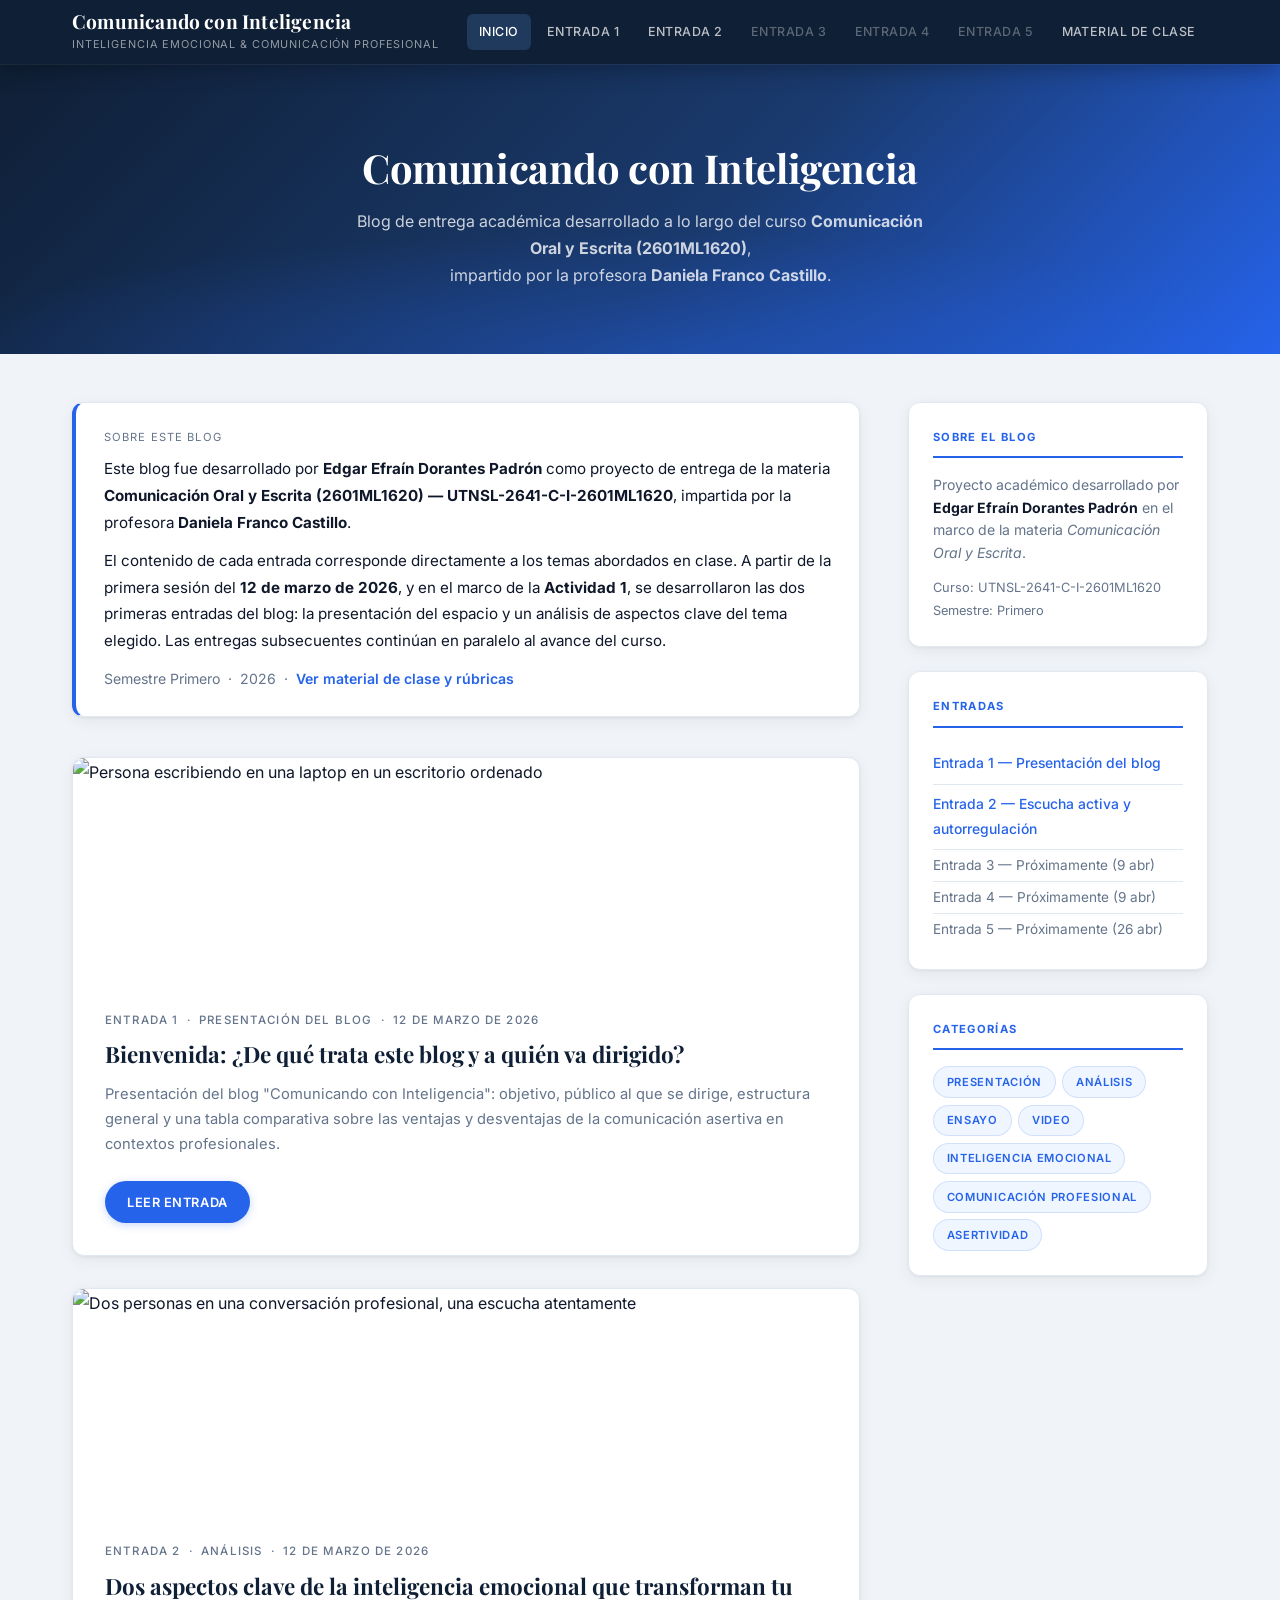
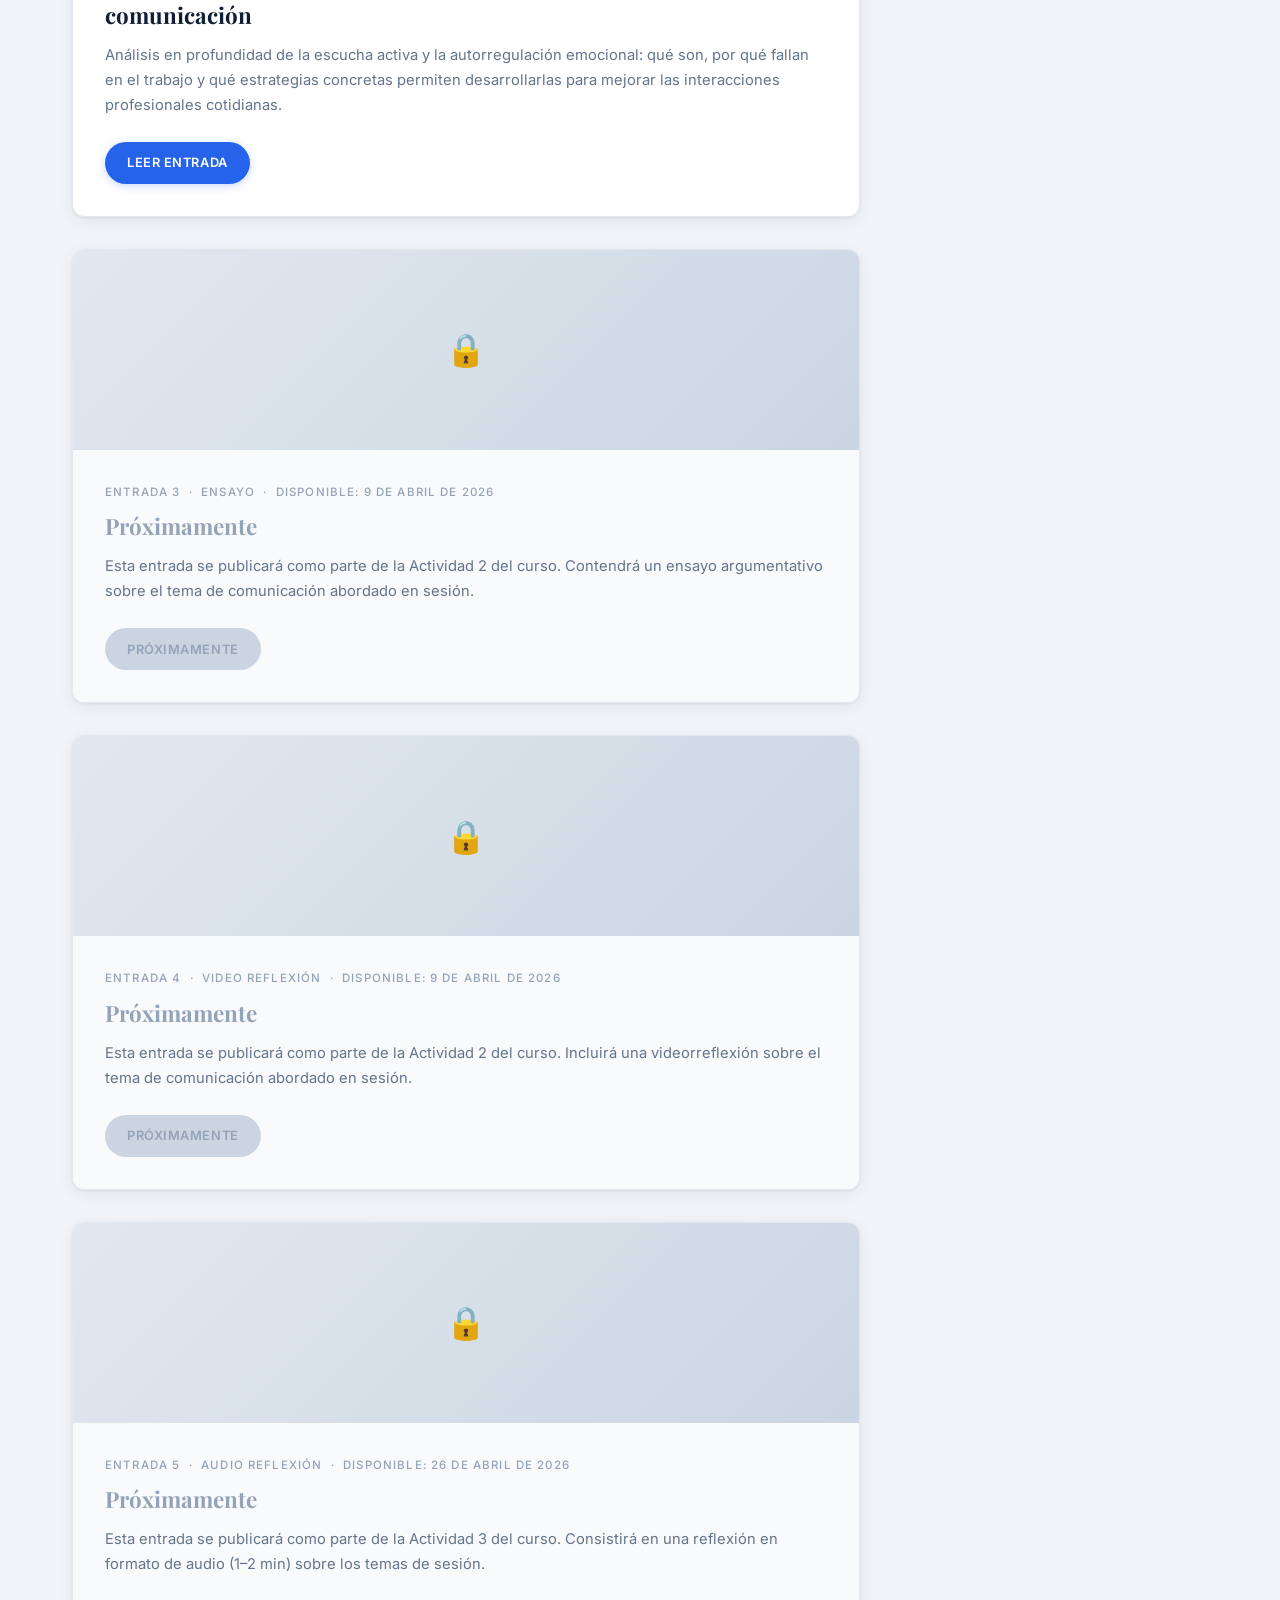
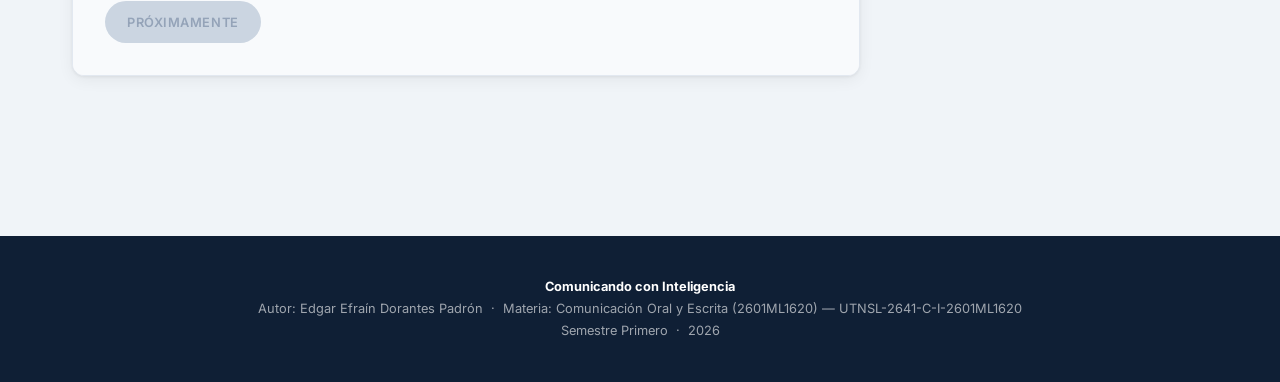
==== index.html @ 0235a2c7 "Entrega1: Primer entrega y blog" ====
<!DOCTYPE html>
<html lang="es">
<head>
  <meta charset="UTF-8">
  <meta name="viewport" content="width=device-width, initial-scale=1.0">
  <meta name="description" content="Blog académico sobre inteligencia emocional y comunicación profesional efectiva. Comunicación Oral y Escrita — UTNSL-2641-C-I-2601ML1620.">
  <title>Comunicando con Inteligencia</title>
  <link rel="stylesheet" href="style.css">
</head>
<body>

  <!-- ===== ENCABEZADO ===== -->
  <header class="site-header">
    <div class="site-header__inner">
      <a href="index.html" class="site-header__logo">
        <h1>Comunicando con Inteligencia</h1>
        <span>Inteligencia emocional &amp; comunicación profesional</span>
      </a>
      <nav aria-label="Navegación principal">
        <ul class="site-header__nav">
          <li><a href="index.html" class="active">Inicio</a></li>
          <li><a href="entrada1.html">Entrada 1</a></li>
          <li><a href="entrada2.html">Entrada 2</a></li>
          <li><span class="nav-disabled">Entrada 3</span></li>
          <li><span class="nav-disabled">Entrada 4</span></li>
          <li><span class="nav-disabled">Entrada 5</span></li>
          <li><a href="recursos.html">Material de Clase</a></li>
        </ul>
      </nav>
    </div>
  </header>

  <!-- ===== BANDEAU ===== -->
  <section class="blog-hero">
    <h2>Comunicando con Inteligencia</h2>
    <p>Blog de entrega académica desarrollado a lo largo del curso <strong>Comunicación Oral y Escrita (2601ML1620)</strong>,<br>impartido por la profesora <strong>Daniela Franco Castillo</strong>.</p>
  </section>

  <!-- ===== CONTENIDO ===== -->
  <div class="page-wrapper">
    <main>

      <!-- Bloque de contexto del curso -->
      <div style="background:var(--color-surface);border:1px solid var(--color-border);border-left:4px solid var(--color-accent);border-radius:var(--radius);padding:1.5rem 1.75rem;margin-bottom:2.5rem;box-shadow:var(--shadow);">
        <p style="font-size:.7rem;text-transform:uppercase;letter-spacing:.1em;color:var(--color-muted);margin-bottom:.6rem;">Sobre este blog</p>
        <p style="font-size:.95rem;line-height:1.75;color:var(--color-text);margin-bottom:.75rem;">
          Este blog fue desarrollado por <strong>Edgar Efraín Dorantes Padrón</strong> como proyecto de entrega
          de la materia <strong>Comunicación Oral y Escrita (2601ML1620) — UTNSL-2641-C-I-2601ML1620</strong>,
          impartida por la profesora <strong>Daniela Franco Castillo</strong>.
        </p>
        <p style="font-size:.95rem;line-height:1.75;color:var(--color-text);margin-bottom:.75rem;">
          El contenido de cada entrada corresponde directamente a los temas abordados en clase.
          A partir de la primera sesión del <strong>12 de marzo de 2026</strong>, y en el marco de la
          <strong>Actividad 1</strong>, se desarrollaron las dos primeras entradas del blog:
          la presentación del espacio y un análisis de aspectos clave del tema elegido.
          Las entregas subsecuentes continúan en paralelo al avance del curso.
        </p>
        <p style="font-size:.88rem;color:var(--color-muted);">
          Semestre Primero &nbsp;·&nbsp; 2026 &nbsp;·&nbsp;
          <a href="recursos.html" style="color:var(--color-accent);text-decoration:none;font-weight:600;">Ver material de clase y rúbricas</a>
        </p>
      </div>

      <!-- Entrada 1 -->
      <article class="entry-card">
        <img
          class="entry-card__image"
          src="https://images.unsplash.com/photo-1499750310107-5fef28a66643?w=900&auto=format&fit=crop"
          alt="Persona escribiendo en una laptop en un escritorio ordenado"
          loading="lazy">
        <div class="entry-card__body">
          <p class="entry-card__meta">Entrada 1 &nbsp;·&nbsp; Presentación del blog &nbsp;·&nbsp; 12 de marzo de 2026</p>
          <h2 class="entry-card__title">Bienvenida: ¿De qué trata este blog y a quién va dirigido?</h2>
          <p class="entry-card__excerpt">
            Presentación del blog "Comunicando con Inteligencia": objetivo, público al que se dirige,
            estructura general y una tabla comparativa sobre las ventajas y desventajas de la
            comunicación asertiva en contextos profesionales.
          </p>
          <a href="entrada1.html" class="btn">Leer entrada</a>
        </div>
      </article>

      <!-- Entrada 2 -->
      <article class="entry-card">
        <img
          class="entry-card__image"
          src="https://images.unsplash.com/photo-1573497491208-6b1acb260507?w=900&auto=format&fit=crop"
          alt="Dos personas en una conversación profesional, una escucha atentamente"
          loading="lazy">
        <div class="entry-card__body">
          <p class="entry-card__meta">Entrada 2 &nbsp;·&nbsp; Análisis &nbsp;·&nbsp; 12 de marzo de 2026</p>
          <h2 class="entry-card__title">Dos aspectos clave de la inteligencia emocional que transforman tu comunicación</h2>
          <p class="entry-card__excerpt">
            Análisis en profundidad de la escucha activa y la autorregulación emocional:
            qué son, por qué fallan en el trabajo y qué estrategias concretas permiten
            desarrollarlas para mejorar las interacciones profesionales cotidianas.
          </p>
          <a href="entrada2.html" class="btn">Leer entrada</a>
        </div>
      </article>

      <!-- Entrada 3 — Próximamente -->
      <article class="entry-card entry-card--coming">
        <div class="entry-card__placeholder">&#128274;</div>
        <div class="entry-card__body">
          <p class="entry-card__meta" style="color:var(--color-coming);">Entrada 3 &nbsp;·&nbsp; Ensayo &nbsp;·&nbsp; Disponible: 9 de abril de 2026</p>
          <h2 class="entry-card__title" style="color:var(--color-coming);">Próximamente</h2>
          <p class="entry-card__excerpt">
            Esta entrada se publicará como parte de la Actividad 2 del curso.
            Contendrá un ensayo argumentativo sobre el tema de comunicación abordado en sesión.
          </p>
          <span class="btn btn--disabled">Próximamente</span>
        </div>
      </article>

      <!-- Entrada 4 — Próximamente -->
      <article class="entry-card entry-card--coming">
        <div class="entry-card__placeholder">&#128274;</div>
        <div class="entry-card__body">
          <p class="entry-card__meta" style="color:var(--color-coming);">Entrada 4 &nbsp;·&nbsp; Video reflexión &nbsp;·&nbsp; Disponible: 9 de abril de 2026</p>
          <h2 class="entry-card__title" style="color:var(--color-coming);">Próximamente</h2>
          <p class="entry-card__excerpt">
            Esta entrada se publicará como parte de la Actividad 2 del curso.
            Incluirá una videorreflexión sobre el tema de comunicación abordado en sesión.
          </p>
          <span class="btn btn--disabled">Próximamente</span>
        </div>
      </article>

      <!-- Entrada 5 — Próximamente -->
      <article class="entry-card entry-card--coming">
        <div class="entry-card__placeholder">&#128274;</div>
        <div class="entry-card__body">
          <p class="entry-card__meta" style="color:var(--color-coming);">Entrada 5 &nbsp;·&nbsp; Audio reflexión &nbsp;·&nbsp; Disponible: 26 de abril de 2026</p>
          <h2 class="entry-card__title" style="color:var(--color-coming);">Próximamente</h2>
          <p class="entry-card__excerpt">
            Esta entrada se publicará como parte de la Actividad 3 del curso.
            Consistirá en una reflexión en formato de audio (1–2 min) sobre los temas de sesión.
          </p>
          <span class="btn btn--disabled">Próximamente</span>
        </div>
      </article>

    </main>

    <!-- ===== BARRA LATERAL ===== -->
    <aside class="sidebar">

      <div class="sidebar__widget">
        <h3>Sobre el blog</h3>
        <p style="font-size:.88rem;line-height:1.6;color:var(--color-muted);">
          Proyecto académico desarrollado por <strong style="color:var(--color-text);">Edgar Efraín Dorantes Padrón</strong>
          en el marco de la materia <em>Comunicación Oral y Escrita</em>.
        </p>
        <p style="font-size:.8rem;margin-top:.75rem;color:var(--color-muted);">
          Curso: UTNSL-2641-C-I-2601ML1620<br>
          Semestre: Primero
        </p>
      </div>

      <div class="sidebar__widget">
        <h3>Entradas</h3>
        <ul>
          <li><a href="entrada1.html">Entrada 1 — Presentación del blog</a></li>
          <li><a href="entrada2.html">Entrada 2 — Escucha activa y autorregulación</a></li>
          <li style="color:var(--color-muted);font-size:.85rem;padding:.2rem 0;">Entrada 3 — Próximamente (9 abr)</li>
          <li style="color:var(--color-muted);font-size:.85rem;padding:.2rem 0;">Entrada 4 — Próximamente (9 abr)</li>
          <li style="color:var(--color-muted);font-size:.85rem;padding:.2rem 0;">Entrada 5 — Próximamente (26 abr)</li>
        </ul>
      </div>

      <div class="sidebar__widget">
        <h3>Categorías</h3>
        <div class="tag-list">
          <span class="tag">Presentación</span>
          <span class="tag">Análisis</span>
          <span class="tag">Ensayo</span>
          <span class="tag">Video</span>
          <span class="tag">Inteligencia emocional</span>
          <span class="tag">Comunicación profesional</span>
          <span class="tag">Asertividad</span>
        </div>
      </div>

    </aside>
  </div>

  <!-- ===== PIE DE PÁGINA ===== -->
  <footer class="site-footer">
    <p>
      <strong>Comunicando con Inteligencia</strong><br>
      Autor: Edgar Efraín Dorantes Padrón &nbsp;·&nbsp;
      Materia: Comunicación Oral y Escrita (2601ML1620) — UTNSL-2641-C-I-2601ML1620<br>
      Semestre Primero &nbsp;·&nbsp; 2026
    </p>
  </footer>

</body>
</html>
---- style.css ----
/* ============================================================
   Comunicando con Inteligencia — Hoja de estilos principal
   Autor: Edgar Efraín Dorantes Padrón
   Materia: Comunicación Oral y Escrita — UTNSL-2641-C-I-2601ML1620
   ============================================================ */

@import url('https://fonts.googleapis.com/css2?family=Inter:wght@300;400;500;600;700&family=Playfair+Display:ital,wght@0,600;0,700;1,500&display=swap');

/* ---------- Reset y base ---------- */
*, *::before, *::after { box-sizing: border-box; margin: 0; padding: 0; }

:root {
  --color-primary:    #0f1f35;
  --color-accent:     #2563eb;
  --color-accent-lt:  #60a5fa;
  --color-accent-glow:#2563eb33;
  --color-bg:         #f0f4f8;
  --color-surface:    #ffffff;
  --color-border:     #e2e8f0;
  --color-text:       #0f172a;
  --color-muted:      #64748b;
  --color-tag-bg:     #eff6ff;
  --color-tag-text:   #2563eb;
  --color-coming:     #94a3b8;
  --font-serif:       'Playfair Display', Georgia, serif;
  --font-sans:        'Inter', 'Helvetica Neue', sans-serif;
  --max-width:        800px;
  --radius:           12px;
  --radius-sm:        8px;
  --shadow:           0 1px 3px rgba(0,0,0,.06), 0 4px 16px rgba(0,0,0,.06);
  --shadow-lg:        0 8px 32px rgba(15,31,53,.12);
  --transition:       .22s cubic-bezier(.4,0,.2,1);
}

html { font-size: 16px; scroll-behavior: smooth; }

body {
  font-family: var(--font-sans);
  font-size: 1rem;
  line-height: 1.8;
  color: var(--color-text);
  background: var(--color-bg);
  -webkit-font-smoothing: antialiased;
}

/* ---------- Encabezado del sitio ---------- */
.site-header {
  background: var(--color-primary);
  color: #fff;
  padding: 0;
  position: sticky;
  top: 0;
  z-index: 100;
  box-shadow: 0 1px 0 rgba(255,255,255,.06), 0 4px 24px rgba(0,0,0,.3);
  backdrop-filter: blur(12px);
}

.site-header__inner {
  max-width: 1200px;
  margin: 0 auto;
  padding: 0 2rem;
  height: 64px;
  display: flex;
  align-items: center;
  justify-content: space-between;
  gap: 1.5rem;
}

.site-header__logo {
  text-decoration: none;
  color: #fff;
  flex-shrink: 0;
}

.site-header__logo h1 {
  font-family: var(--font-serif);
  font-size: 1.2rem;
  font-weight: 700;
  letter-spacing: .01em;
  line-height: 1.2;
}

.site-header__logo span {
  display: block;
  font-family: var(--font-sans);
  font-size: .68rem;
  font-weight: 400;
  letter-spacing: .08em;
  text-transform: uppercase;
  opacity: .55;
  margin-top: .15rem;
}

.site-header__nav {
  display: flex;
  align-items: center;
  gap: .25rem;
  list-style: none;
  flex-wrap: nowrap;
}

.site-header__nav li {
  display: flex;
  align-items: center;
}

.site-header__nav a {
  color: rgba(255,255,255,.72);
  text-decoration: none;
  font-size: .78rem;
  font-weight: 500;
  letter-spacing: .04em;
  text-transform: uppercase;
  padding: .45rem .75rem;
  border-radius: 6px;
  transition: background var(--transition), color var(--transition);
}

.site-header__nav a:hover { 
  color: #fff;
  background: rgba(255,255,255,.1);
}

.site-header__nav a.active { 
  color: #fff;
  background: rgba(96,165,250,.2);
  border-bottom: none;
}

.site-header__nav .nav-disabled {
  color: rgba(255,255,255,.32);
  font-size: .78rem;
  font-weight: 500;
  letter-spacing: .04em;
  text-transform: uppercase;
  padding: .45rem .75rem;
  cursor: default;
  border-radius: 6px;
}

/* ---------- Bandeau / Hero del blog ---------- */
.blog-hero {
  background: linear-gradient(135deg, #0f1f35 0%, #1a3a6e 55%, #2563eb 100%);
  color: #fff;
  text-align: center;
  padding: 5rem 2rem 4rem;
  position: relative;
  overflow: hidden;
}

.blog-hero::before {
  content: '';
  position: absolute;
  inset: 0;
  background: radial-gradient(ellipse 80% 60% at 50% 100%, rgba(37,99,235,.35) 0%, transparent 70%);
  pointer-events: none;
}

.blog-hero h2 {
  font-family: var(--font-serif);
  font-size: 2.5rem;
  font-weight: 700;
  letter-spacing: -.01em;
  line-height: 1.2;
  margin-bottom: 1rem;
  position: relative;
}

.blog-hero p {
  font-size: 1rem;
  opacity: .78;
  max-width: 600px;
  margin: 0 auto;
  line-height: 1.7;
  position: relative;
}

/* ---------- Layout principal ---------- */
.page-wrapper {
  max-width: 1200px;
  margin: 0 auto;
  padding: 3rem 2rem;
  display: grid;
  grid-template-columns: 1fr 300px;
  gap: 3rem;
  align-items: start;
}

.page-wrapper.single {
  grid-template-columns: 1fr;
  max-width: var(--max-width);
}

/* ---------- Tarjetas de entradas (índice) ---------- */
.entry-card {
  background: var(--color-surface);
  border: 1px solid var(--color-border);
  border-radius: var(--radius);
  box-shadow: var(--shadow);
  overflow: hidden;
  margin-bottom: 2rem;
  transition: box-shadow var(--transition), transform var(--transition);
}

.entry-card:hover { 
  box-shadow: var(--shadow-lg);
  transform: translateY(-2px);
}

.entry-card__image {
  width: 100%;
  height: 220px;
  object-fit: cover;
  display: block;
}

.entry-card__body { padding: 2rem; }

.entry-card__meta {
  font-size: .72rem;
  text-transform: uppercase;
  letter-spacing: .1em;
  color: var(--color-muted);
  margin-bottom: .6rem;
  font-weight: 500;
}

.entry-card__title {
  font-family: var(--font-serif);
  font-size: 1.4rem;
  line-height: 1.3;
  color: var(--color-primary);
  margin-bottom: .8rem;
}

.entry-card__excerpt {
  font-size: .92rem;
  color: var(--color-muted);
  line-height: 1.7;
  margin-bottom: 1.5rem;
}

/* --- Tarjeta Próximamente --- */
.entry-card--coming {
  opacity: 1;
  pointer-events: none;
}

.entry-card--coming .entry-card__placeholder {
  width: 100%;
  height: 200px;
  background: linear-gradient(135deg, #e2e8f0 0%, #cbd5e1 100%);
  display: flex;
  align-items: center;
  justify-content: center;
  font-size: 2rem;
  color: #94a3b8;
}

.entry-card--coming .entry-card__body {
  background: #f8fafc;
}

.btn {
  display: inline-flex;
  align-items: center;
  gap: .4rem;
  background: var(--color-accent);
  color: #fff;
  text-decoration: none;
  font-size: .8rem;
  font-weight: 600;
  letter-spacing: .04em;
  text-transform: uppercase;
  padding: .6rem 1.4rem;
  border-radius: 999px;
  transition: background var(--transition), box-shadow var(--transition), transform var(--transition);
  box-shadow: 0 2px 8px rgba(37,99,235,.25);
}

.btn:hover { 
  background: #1d4ed8;
  box-shadow: 0 4px 16px rgba(37,99,235,.4);
  transform: translateY(-1px);
}

.btn--disabled {
  background: #cbd5e1;
  color: #94a3b8;
  cursor: default;
  box-shadow: none;
  pointer-events: none;
}

/* ---------- Barra lateral ---------- */
.sidebar { position: sticky; top: 80px; }

.sidebar__widget {
  background: var(--color-surface);
  border: 1px solid var(--color-border);
  border-radius: var(--radius);
  padding: 1.5rem;
  margin-bottom: 1.5rem;
  box-shadow: var(--shadow);
}

.sidebar__widget h3 {
  font-size: .7rem;
  font-weight: 700;
  text-transform: uppercase;
  letter-spacing: .12em;
  color: var(--color-accent);
  margin-bottom: 1rem;
  padding-bottom: .6rem;
  border-bottom: 2px solid var(--color-accent);
}

.sidebar__widget ul { list-style: none; }

.sidebar__widget ul li {
  padding: .45rem 0;
  border-bottom: 1px solid var(--color-border);
  font-size: .87rem;
}

.sidebar__widget ul li:last-child { border-bottom: none; }

.sidebar__widget ul li a {
  color: var(--color-accent);
  text-decoration: none;
  font-weight: 500;
  transition: color var(--transition);
}

.sidebar__widget ul li a:hover { color: var(--color-primary); text-decoration: underline; }

.tag-list { display: flex; flex-wrap: wrap; gap: .4rem; }

.tag {
  background: var(--color-tag-bg);
  color: var(--color-tag-text);
  font-size: .7rem;
  font-weight: 600;
  letter-spacing: .06em;
  text-transform: uppercase;
  padding: .3rem .8rem;
  border-radius: 999px;
  border: 1px solid rgba(37,99,235,.15);
}

/* ---------- Artículo individual (post) ---------- */
.post-header { margin-bottom: 2.5rem; }

.post-header__category {
  font-size: .7rem;
  font-weight: 700;
  text-transform: uppercase;
  letter-spacing: .12em;
  color: var(--color-accent);
  margin-bottom: .6rem;
  display: inline-flex;
  align-items: center;
  gap: .4rem;
}

.post-header__title {
  font-family: var(--font-serif);
  font-size: 2.2rem;
  line-height: 1.22;
  color: var(--color-primary);
  margin-bottom: .9rem;
  letter-spacing: -.01em;
}

.post-header__meta {
  font-size: .8rem;
  color: var(--color-muted);
  font-weight: 500;
  letter-spacing: .03em;
}

.post-header__image {
  width: 100%;
  max-height: 440px;
  object-fit: cover;
  border-radius: var(--radius);
  margin: 2rem 0;
  display: block;
  box-shadow: var(--shadow-lg);
}

.post-header__caption {
  font-size: .8rem;
  color: var(--color-muted);
  font-style: italic;
  text-align: center;
  margin-top: -1rem;
  margin-bottom: 2.5rem;
}

/* ---------- Contenido del artículo ---------- */
.post-content { font-size: 1rem; line-height: 1.85; }

.post-content h2 {
  font-family: var(--font-serif);
  font-size: 1.6rem;
  color: var(--color-primary);
  margin: 3rem 0 .85rem;
  padding-bottom: .5rem;
  border-bottom: 2px solid var(--color-border);
  letter-spacing: -.01em;
}

.post-content h3 {
  font-family: var(--font-serif);
  font-size: 1.2rem;
  color: var(--color-primary);
  margin: 2.2rem 0 .6rem;
}

.post-content h4 {
  font-size: .88rem;
  font-weight: 700;
  text-transform: uppercase;
  letter-spacing: .07em;
  color: var(--color-muted);
  margin: 1.75rem 0 .4rem;
}
  letter-spacing: .05em;
  color: var(--color-muted);
  margin: 1.5rem 0 .4rem;
}

.post-content p { margin-bottom: 1.3rem; }

.post-content ul,
.post-content ol {
  padding-left: 1.5rem;
  margin-bottom: 1.3rem;
}

.post-content li { margin-bottom: .5rem; }

.post-content strong { color: var(--color-primary); font-weight: 600; }

.post-content em { color: var(--color-muted); }

.post-content blockquote {
  border-left: 3px solid var(--color-accent);
  background: var(--color-tag-bg);
  padding: 1.1rem 1.4rem;
  margin: 1.75rem 0;
  border-radius: 0 var(--radius-sm) var(--radius-sm) 0;
  font-style: italic;
  color: var(--color-muted);
  font-size: .97rem;
}

/* ---------- Tabla ---------- */
.post-content table {
  width: 100%;
  border-collapse: collapse;
  margin: 1.75rem 0;
  font-size: .88rem;
  border-radius: var(--radius-sm);
  overflow: hidden;
  box-shadow: var(--shadow);
}

.post-content thead {
  background: linear-gradient(90deg, var(--color-primary) 0%, #1e3a6e 100%);
  color: #fff;
}

.post-content th {
  padding: .8rem 1.1rem;
  text-align: left;
  font-weight: 600;
  letter-spacing: .04em;
  font-size: .82rem;
  text-transform: uppercase;
}

.post-content td {
  padding: .7rem 1.1rem;
  border-bottom: 1px solid var(--color-border);
  vertical-align: top;
}

.post-content tr:nth-child(even) td { background: #f8faff; }
.post-content tr:last-child td { border-bottom: none; }

/* ---------- Referencias ---------- */
.references {
  background: var(--color-tag-bg);
  border: 1px solid rgba(37,99,235,.15);
  border-radius: var(--radius);
  padding: 1.5rem 1.75rem;
  margin-top: 3rem;
}

.references h3 {
  font-size: .7rem;
  font-weight: 700;
  text-transform: uppercase;
  letter-spacing: .12em;
  color: var(--color-accent);
  margin-bottom: .85rem;
  padding-bottom: .5rem;
  border-bottom: 2px solid rgba(37,99,235,.15);
}

.references ul {
  list-style: none;
  padding: 0;
}

.references li {
  font-size: .85rem;
  line-height: 1.7;
  color: var(--color-muted);
  margin-bottom: .55rem;
  padding-left: 1.5rem;
  text-indent: -1.5rem;
}
  font-size: .85rem;
  line-height: 1.65;
  color: var(--color-muted);
  margin-bottom: .5rem;
  padding-left: 1.5rem;
  text-indent: -1.5rem;
}

/* ---------- Embed de video ---------- */
.video-wrapper {
  position: relative;
  padding-bottom: 56.25%;
  height: 0;
  overflow: hidden;
  border-radius: var(--radius);
  margin: 1.75rem 0;
  background: #000;
  box-shadow: var(--shadow-lg);
}

.video-wrapper iframe {
  position: absolute;
  top: 0; left: 0;
  width: 100%; height: 100%;
  border: 0;
}

/* ---------- Navegación entre entradas ---------- */
.post-nav {
  display: flex;
  justify-content: space-between;
  gap: 1rem;
  margin-top: 3.5rem;
  padding-top: 2rem;
  border-top: 1px solid var(--color-border);
}

.post-nav a {
  color: var(--color-accent);
  text-decoration: none;
  font-size: .85rem;
  font-weight: 600;
  transition: color var(--transition);
}

.post-nav a:hover { color: var(--color-primary); text-decoration: underline; }

.post-nav__label {
  display: block;
  font-size: .68rem;
  font-weight: 700;
  text-transform: uppercase;
  letter-spacing: .1em;
  color: var(--color-muted);
  margin-bottom: .25rem;
}

/* ---------- Página Próximamente ---------- */
.coming-soon-wrapper {
  max-width: 640px;
  margin: 6rem auto;
  padding: 4rem 2rem;
  text-align: center;
}

.coming-soon-icon {
  font-size: 4rem;
  margin-bottom: 1.5rem;
  opacity: .4;
}

.coming-soon-wrapper h1 {
  font-family: var(--font-serif);
  font-size: 2rem;
  color: var(--color-primary);
  margin-bottom: .75rem;
}

.coming-soon-wrapper p {
  color: var(--color-muted);
  font-size: .97rem;
  line-height: 1.75;
  margin-bottom: .75rem;
}

.coming-soon-wrapper .btn {
  margin-top: 1.5rem;
  pointer-events: auto;
}

/* ---------- Pie de página ---------- */
.site-footer {
  background: var(--color-primary);
  color: rgba(255,255,255,.6);
  text-align: center;
  padding: 2.5rem 2rem;
  margin-top: 5rem;
  font-size: .8rem;
  line-height: 1.7;
}

.site-footer strong { color: #fff; }

/* ---------- Responsivo ---------- */
@media (max-width: 900px) {
  .page-wrapper {
    grid-template-columns: 1fr;
  }
  .sidebar { position: static; }
  .post-header__title { font-size: 1.7rem; }
  .blog-hero h2 { font-size: 1.9rem; }
}

@media (max-width: 600px) {
  .site-header__nav { 
    gap: 0;
  }
  .site-header__nav a,
  .site-header__nav .nav-disabled {
    font-size: .7rem;
    padding: .4rem .5rem;
  }
  .blog-hero { padding: 3.5rem 1.5rem 3rem; }
  .blog-hero h2 { font-size: 1.5rem; }
  .page-wrapper { padding: 2rem 1.25rem; }
}

@media (max-width: 460px) {
  .site-header__nav { display: none; }
}
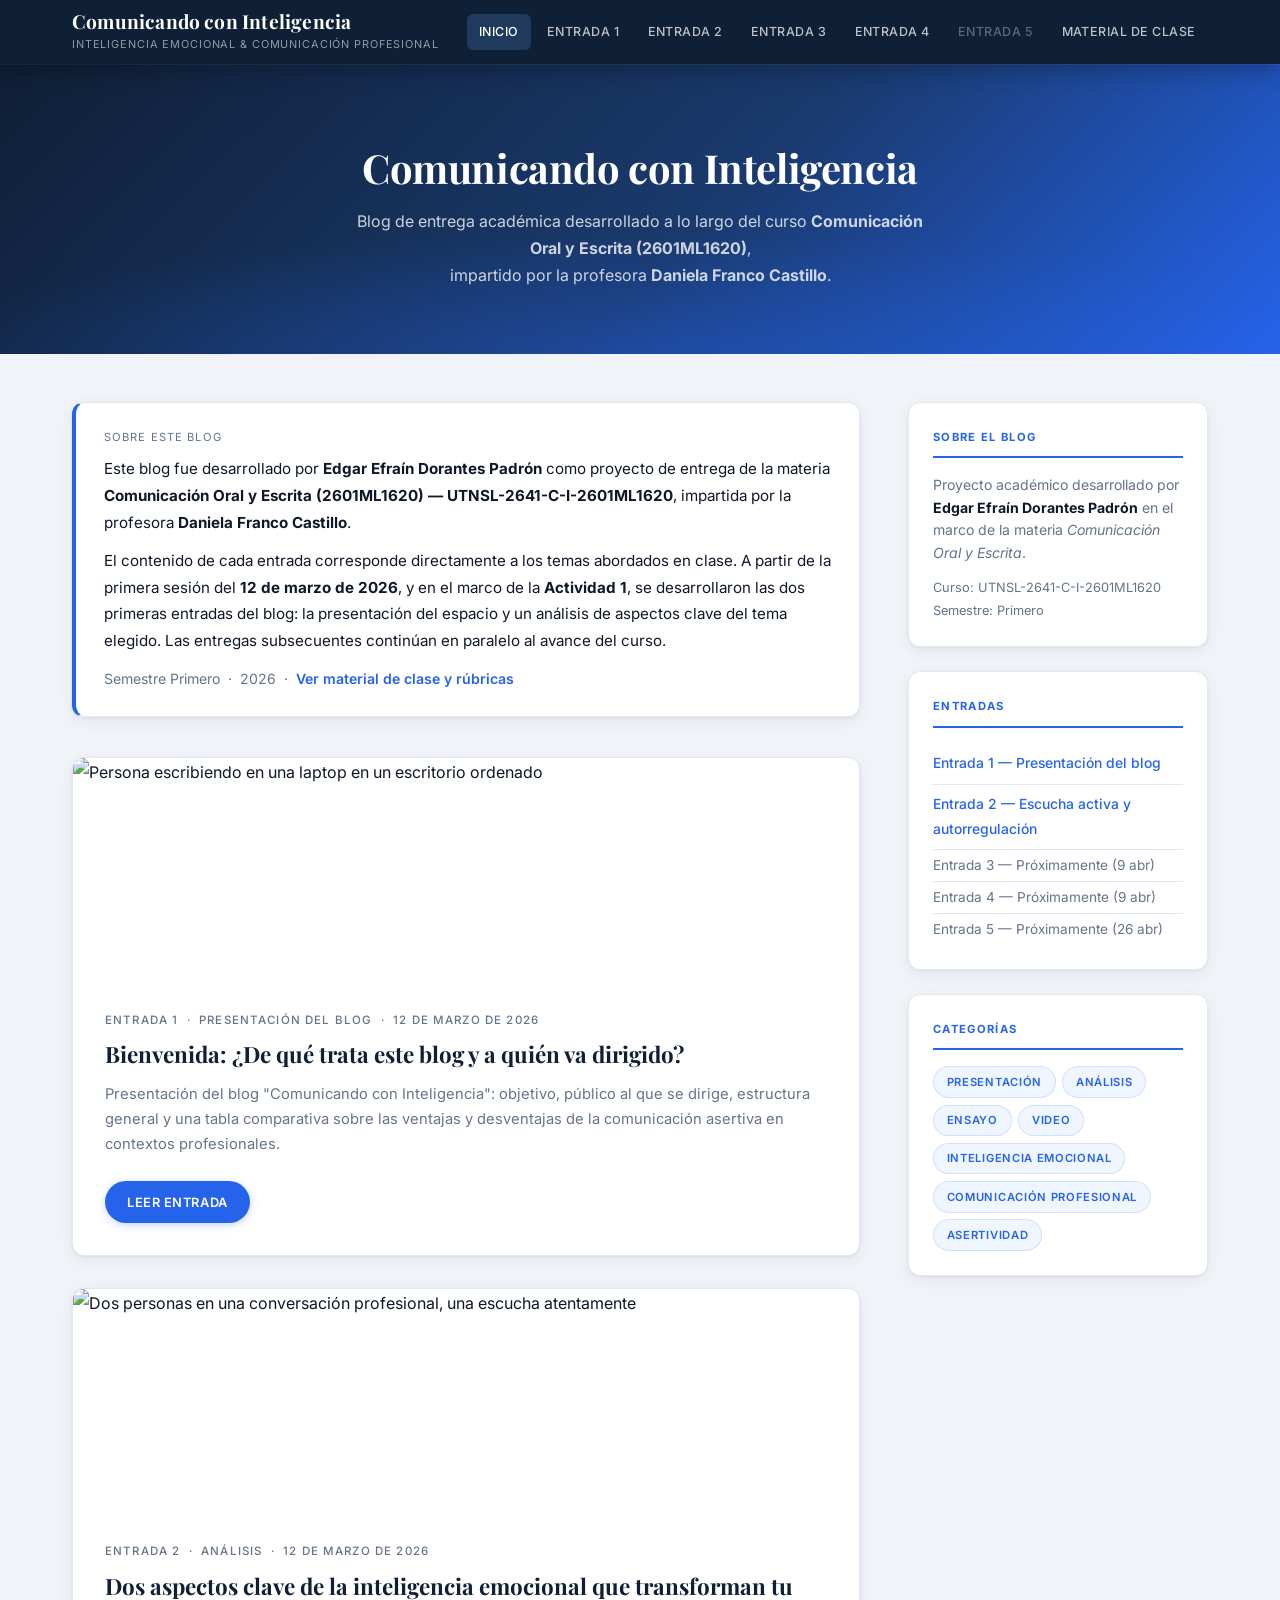
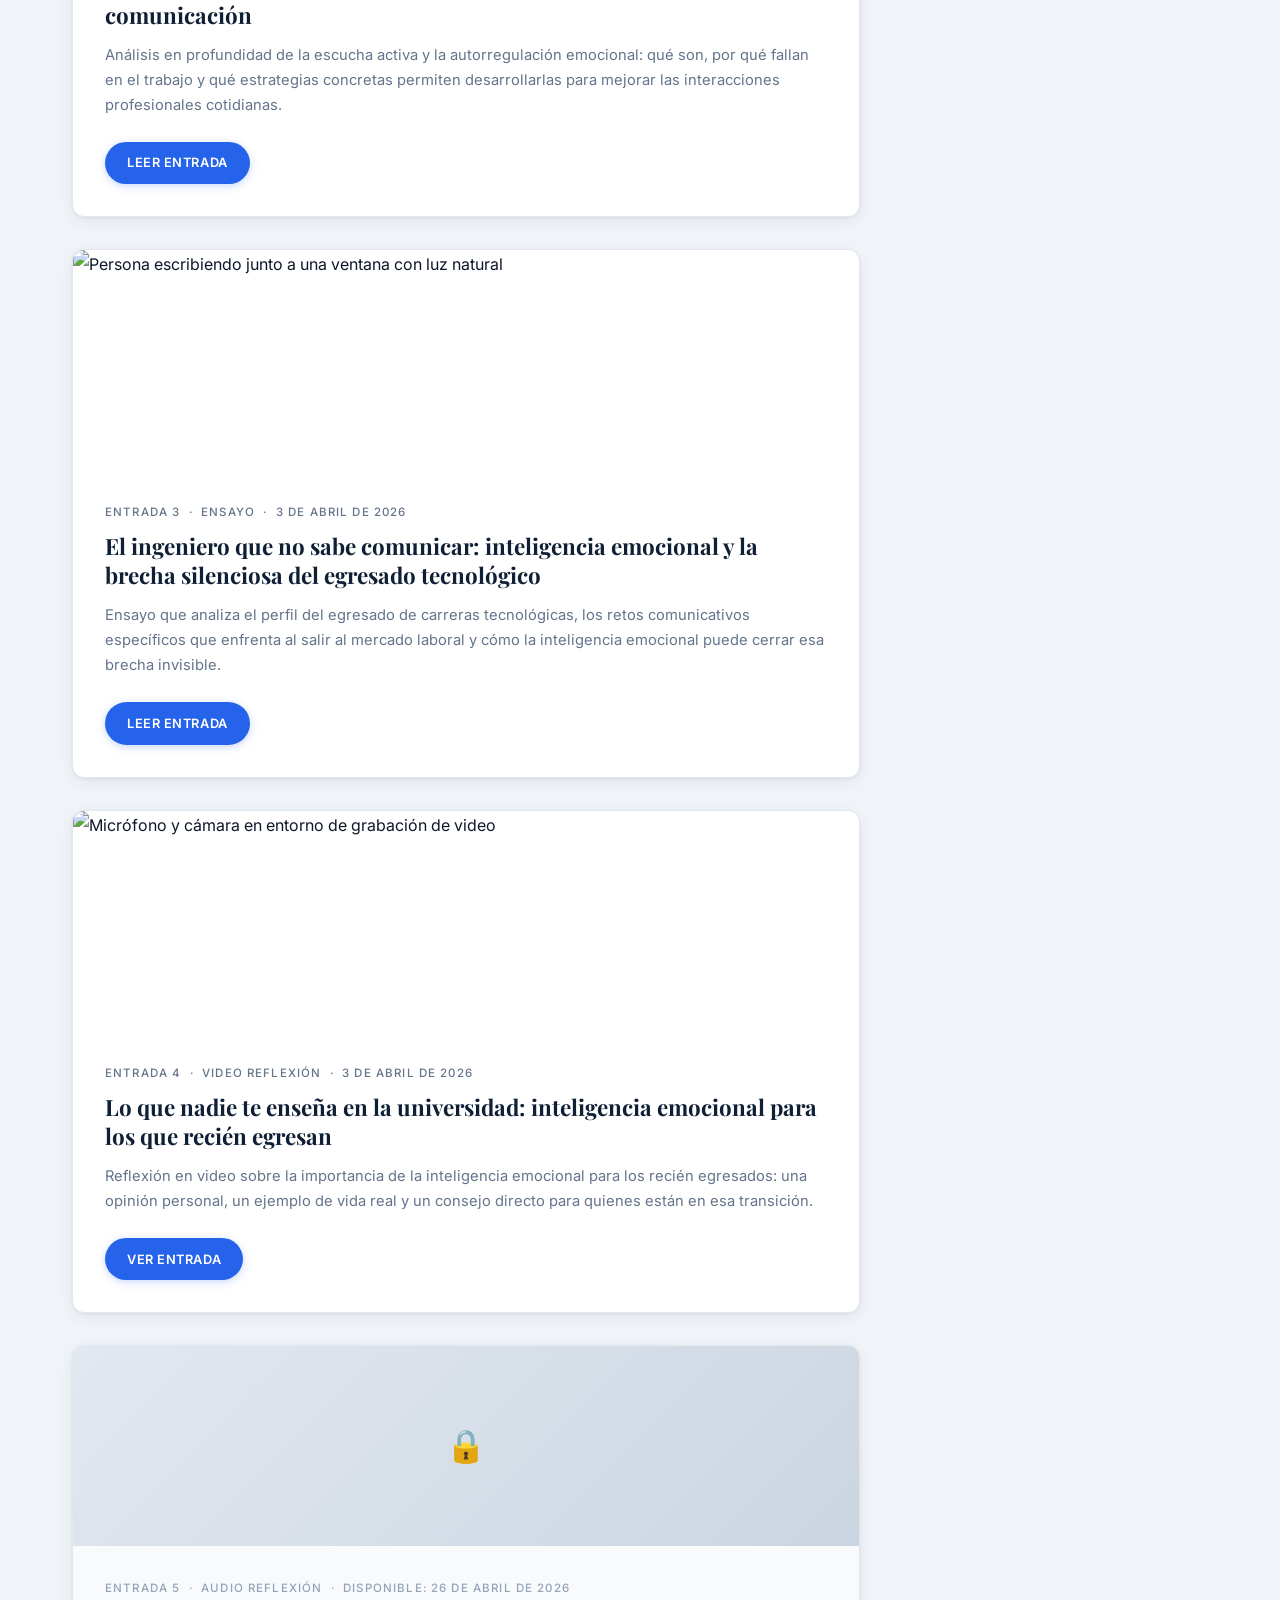
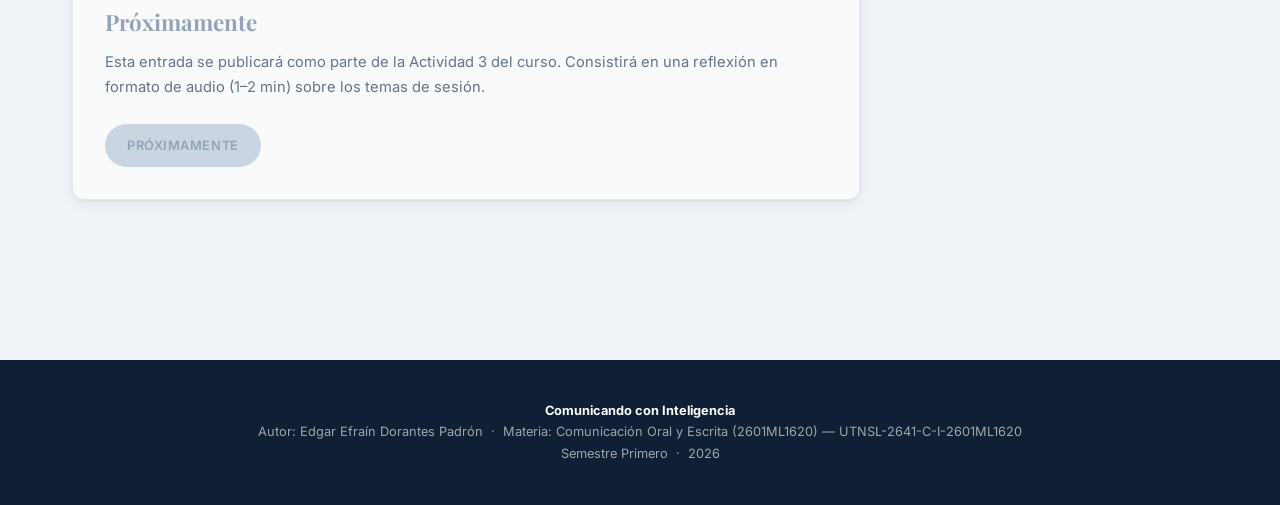
==== commit 5424b344: "Blog: Se habilitan la entrada 3 y se prepara el guion para la entrada 4. Se actualizan los enlaces d" ====
--- a/index.html
+++ b/index.html
@@ -21,8 +21,8 @@
           <li><a href="index.html" class="active">Inicio</a></li>
           <li><a href="entrada1.html">Entrada 1</a></li>
           <li><a href="entrada2.html">Entrada 2</a></li>
-          <li><span class="nav-disabled">Entrada 3</span></li>
-          <li><span class="nav-disabled">Entrada 4</span></li>
+          <li><a href="entrada3.html">Entrada 3</a></li>
+          <li><a href="entrada4.html">Entrada 4</a></li>
           <li><span class="nav-disabled">Entrada 5</span></li>
           <li><a href="recursos.html">Material de Clase</a></li>
         </ul>
@@ -99,31 +99,41 @@
         </div>
       </article>
 
-      <!-- Entrada 3 — Próximamente -->
-      <article class="entry-card entry-card--coming">
-        <div class="entry-card__placeholder">&#128274;</div>
-        <div class="entry-card__body">
-          <p class="entry-card__meta" style="color:var(--color-coming);">Entrada 3 &nbsp;·&nbsp; Ensayo &nbsp;·&nbsp; Disponible: 9 de abril de 2026</p>
-          <h2 class="entry-card__title" style="color:var(--color-coming);">Próximamente</h2>
-          <p class="entry-card__excerpt">
-            Esta entrada se publicará como parte de la Actividad 2 del curso.
-            Contendrá un ensayo argumentativo sobre el tema de comunicación abordado en sesión.
-          </p>
-          <span class="btn btn--disabled">Próximamente</span>
-        </div>
-      </article>
-
-      <!-- Entrada 4 — Próximamente -->
-      <article class="entry-card entry-card--coming">
-        <div class="entry-card__placeholder">&#128274;</div>
-        <div class="entry-card__body">
-          <p class="entry-card__meta" style="color:var(--color-coming);">Entrada 4 &nbsp;·&nbsp; Video reflexión &nbsp;·&nbsp; Disponible: 9 de abril de 2026</p>
-          <h2 class="entry-card__title" style="color:var(--color-coming);">Próximamente</h2>
-          <p class="entry-card__excerpt">
-            Esta entrada se publicará como parte de la Actividad 2 del curso.
-            Incluirá una videorreflexión sobre el tema de comunicación abordado en sesión.
-          </p>
-          <span class="btn btn--disabled">Próximamente</span>
+      <!-- Entrada 3 -->
+      <article class="entry-card">
+        <img
+          class="entry-card__image"
+          src="https://images.unsplash.com/photo-1455849318743-b2233052fcff?w=900&auto=format&fit=crop"
+          alt="Persona escribiendo junto a una ventana con luz natural"
+          loading="lazy">
+        <div class="entry-card__body">
+          <p class="entry-card__meta">Entrada 3 &nbsp;·&nbsp; Ensayo &nbsp;·&nbsp; 3 de abril de 2026</p>
+          <h2 class="entry-card__title">El ingeniero que no sabe comunicar: inteligencia emocional y la brecha silenciosa del egresado tecnológico</h2>
+          <p class="entry-card__excerpt">
+            Ensayo que analiza el perfil del egresado de carreras tecnológicas, los retos
+            comunicativos específicos que enfrenta al salir al mercado laboral y cómo la
+            inteligencia emocional puede cerrar esa brecha invisible.
+          </p>
+          <a href="entrada3.html" class="btn">Leer entrada</a>
+        </div>
+      </article>
+
+      <!-- Entrada 4 -->
+      <article class="entry-card">
+        <img
+          class="entry-card__image"
+          src="https://images.unsplash.com/photo-1611162616305-c69b3fa7fbe0?w=900&auto=format&fit=crop"
+          alt="Micrófono y cámara en entorno de grabación de video"
+          loading="lazy">
+        <div class="entry-card__body">
+          <p class="entry-card__meta">Entrada 4 &nbsp;·&nbsp; Video reflexión &nbsp;·&nbsp; 3 de abril de 2026</p>
+          <h2 class="entry-card__title">Lo que nadie te enseña en la universidad: inteligencia emocional para los que recién egresan</h2>
+          <p class="entry-card__excerpt">
+            Reflexión en video sobre la importancia de la inteligencia emocional para los recién
+            egresados: una opinión personal, un ejemplo de vida real y un consejo directo para
+            quienes están en esa transición.
+          </p>
+          <a href="entrada4.html" class="btn">Ver entrada</a>
         </div>
       </article>
 
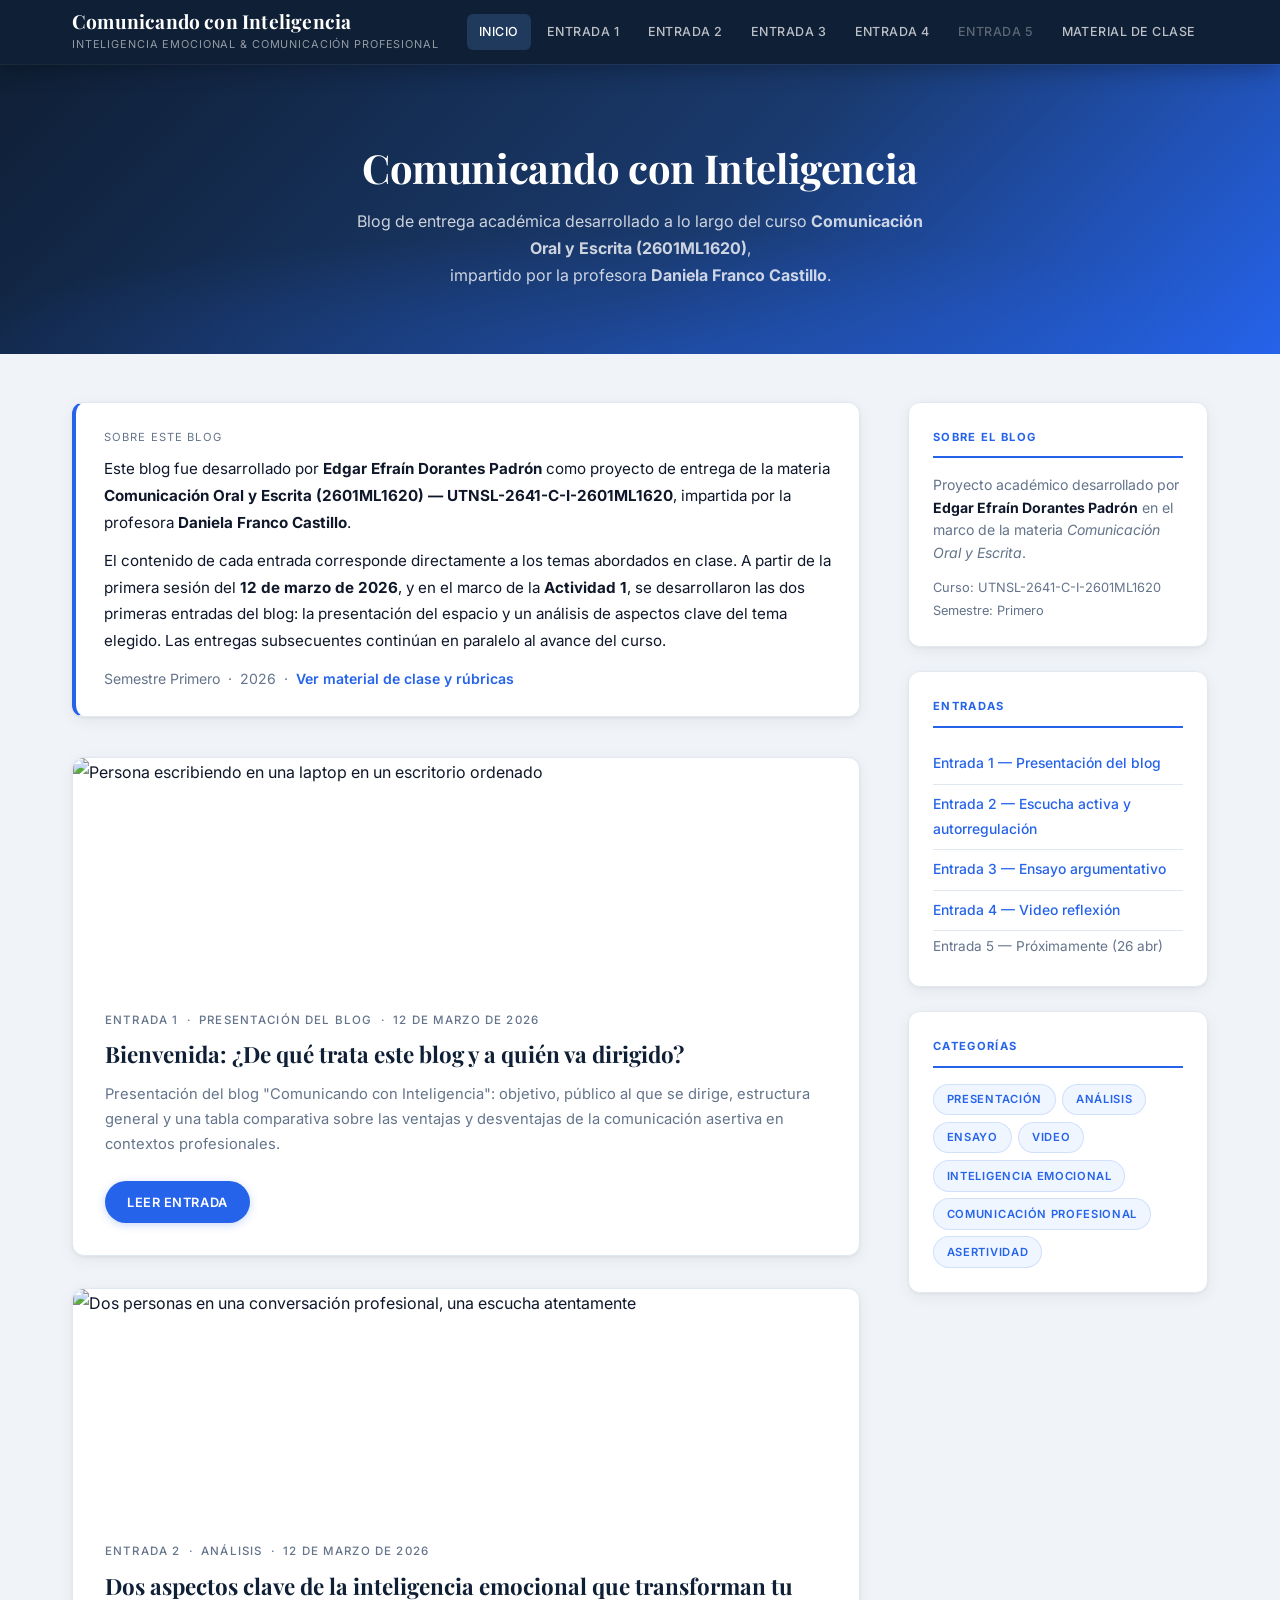
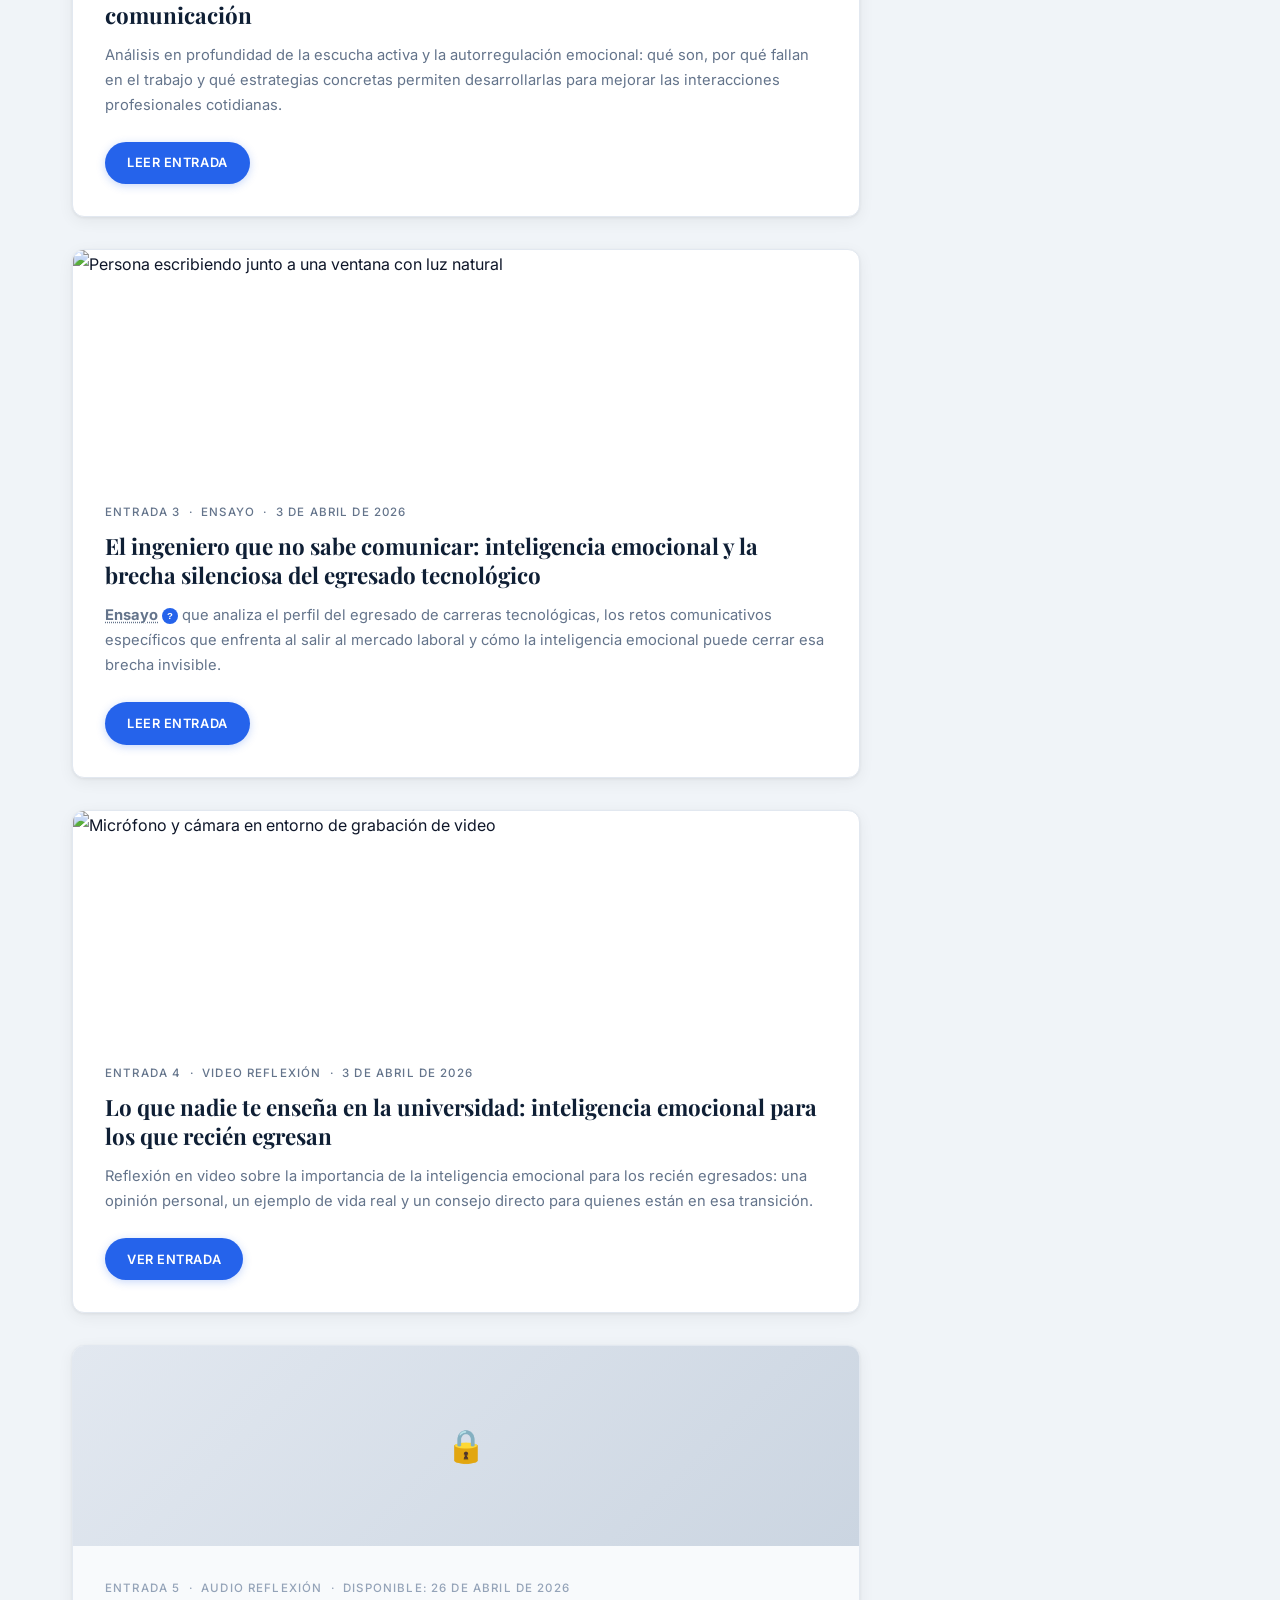
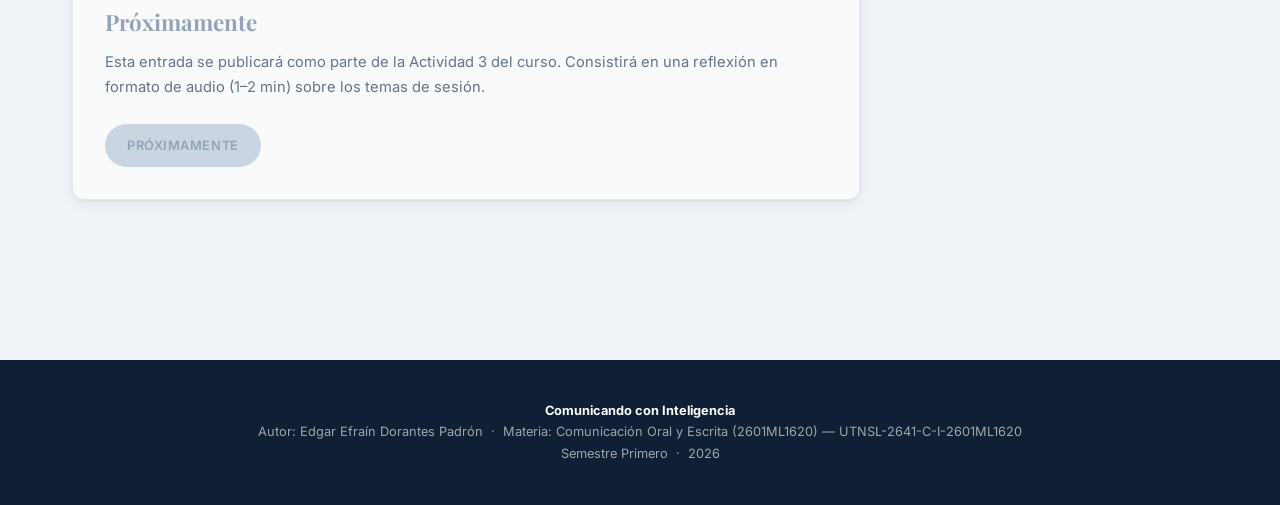
==== commit bff9db09: "Blog: Edición de enlaces a entrada 3 y definición de ensayo resaltado" ====
--- a/index.html
+++ b/index.html
@@ -110,9 +110,9 @@
           <p class="entry-card__meta">Entrada 3 &nbsp;·&nbsp; Ensayo &nbsp;·&nbsp; 3 de abril de 2026</p>
           <h2 class="entry-card__title">El ingeniero que no sabe comunicar: inteligencia emocional y la brecha silenciosa del egresado tecnológico</h2>
           <p class="entry-card__excerpt">
-            Ensayo que analiza el perfil del egresado de carreras tecnológicas, los retos
-            comunicativos específicos que enfrenta al salir al mercado laboral y cómo la
-            inteligencia emocional puede cerrar esa brecha invisible.
+            <span class="tipo-tip"><strong><abbr title="Texto argumentativo que defiende ideas y expresa opiniones">Ensayo</abbr></strong><button class="tipo-tip__icon" aria-label="¿Qué es un ensayo?">?</button><span class="tipo-tip__bubble">Texto argumentativo · defiende ideas y expresa opiniones</span></span> que analiza
+            el perfil del egresado de carreras tecnológicas, los retos comunicativos específicos que enfrenta
+            al salir al mercado laboral y cómo la inteligencia emocional puede cerrar esa brecha invisible.
           </p>
           <a href="entrada3.html" class="btn">Leer entrada</a>
         </div>
@@ -173,8 +173,8 @@
         <ul>
           <li><a href="entrada1.html">Entrada 1 — Presentación del blog</a></li>
           <li><a href="entrada2.html">Entrada 2 — Escucha activa y autorregulación</a></li>
-          <li style="color:var(--color-muted);font-size:.85rem;padding:.2rem 0;">Entrada 3 — Próximamente (9 abr)</li>
-          <li style="color:var(--color-muted);font-size:.85rem;padding:.2rem 0;">Entrada 4 — Próximamente (9 abr)</li>
+          <li><a href="entrada3.html">Entrada 3 — Ensayo argumentativo</a></li>
+          <li><a href="entrada4.html">Entrada 4 — Video reflexión</a></li>
           <li style="color:var(--color-muted);font-size:.85rem;padding:.2rem 0;">Entrada 5 — Próximamente (26 abr)</li>
         </ul>
       </div>
@@ -205,5 +205,19 @@
     </p>
   </footer>
 
+  <script>
+    document.querySelectorAll('.tipo-tip__icon').forEach(function(btn) {
+      btn.addEventListener('click', function(e) {
+        e.stopPropagation();
+        var tip = btn.closest('.tipo-tip');
+        var isOpen = tip.classList.contains('is-open');
+        document.querySelectorAll('.tipo-tip.is-open').forEach(function(t) { t.classList.remove('is-open'); });
+        if (!isOpen) tip.classList.add('is-open');
+      });
+    });
+    document.addEventListener('click', function() {
+      document.querySelectorAll('.tipo-tip.is-open').forEach(function(t) { t.classList.remove('is-open'); });
+    });
+  </script>
 </body>
 </html>
--- a/style.css
+++ b/style.css
@@ -653,3 +653,77 @@
 @media (max-width: 460px) {
   .site-header__nav { display: none; }
 }
+
+/* ===== TOOLTIP DE TIPO TEXTUAL ===== */
+.tipo-tip {
+  position: relative;
+  display: inline-flex;
+  align-items: center;
+}
+
+.tipo-tip__icon {
+  display: inline-flex;
+  align-items: center;
+  justify-content: center;
+  width: 1rem;
+  height: 1rem;
+  background: var(--color-accent);
+  color: #fff;
+  border-radius: 50%;
+  font-size: .6rem;
+  font-weight: 700;
+  font-style: normal;
+  cursor: pointer;
+  margin-left: .25rem;
+  vertical-align: middle;
+  flex-shrink: 0;
+  border: none;
+  line-height: 1;
+  -webkit-user-select: none;
+  user-select: none;
+}
+
+.tipo-tip__bubble {
+  visibility: hidden;
+  opacity: 0;
+  pointer-events: none;
+  position: absolute;
+  bottom: calc(100% + 6px);
+  left: 0;
+  transform: none;
+  background: #1e293b;
+  color: #f1f5f9;
+  font-size: .78rem;
+  font-weight: 400;
+  line-height: 1.4;
+  white-space: nowrap;
+  padding: .35rem .65rem;
+  border-radius: 6px;
+  box-shadow: 0 4px 12px rgba(0,0,0,.25);
+  transition: opacity .18s ease, visibility .18s ease;
+  z-index: 100;
+}
+
+.tipo-tip__bubble::after {
+  content: '';
+  position: absolute;
+  top: 100%;
+  left: .75rem;
+  transform: none;
+  border: 5px solid transparent;
+  border-top-color: #1e293b;
+}
+
+/* hover (desktop) */
+.tipo-tip:hover .tipo-tip__bubble,
+.tipo-tip__icon:focus + .tipo-tip__bubble {
+  visibility: visible;
+  opacity: 1;
+}
+
+/* tap (táctil): la clase .is-open la pone el JS */
+.tipo-tip.is-open .tipo-tip__bubble {
+  visibility: visible;
+  opacity: 1;
+  pointer-events: auto;
+}
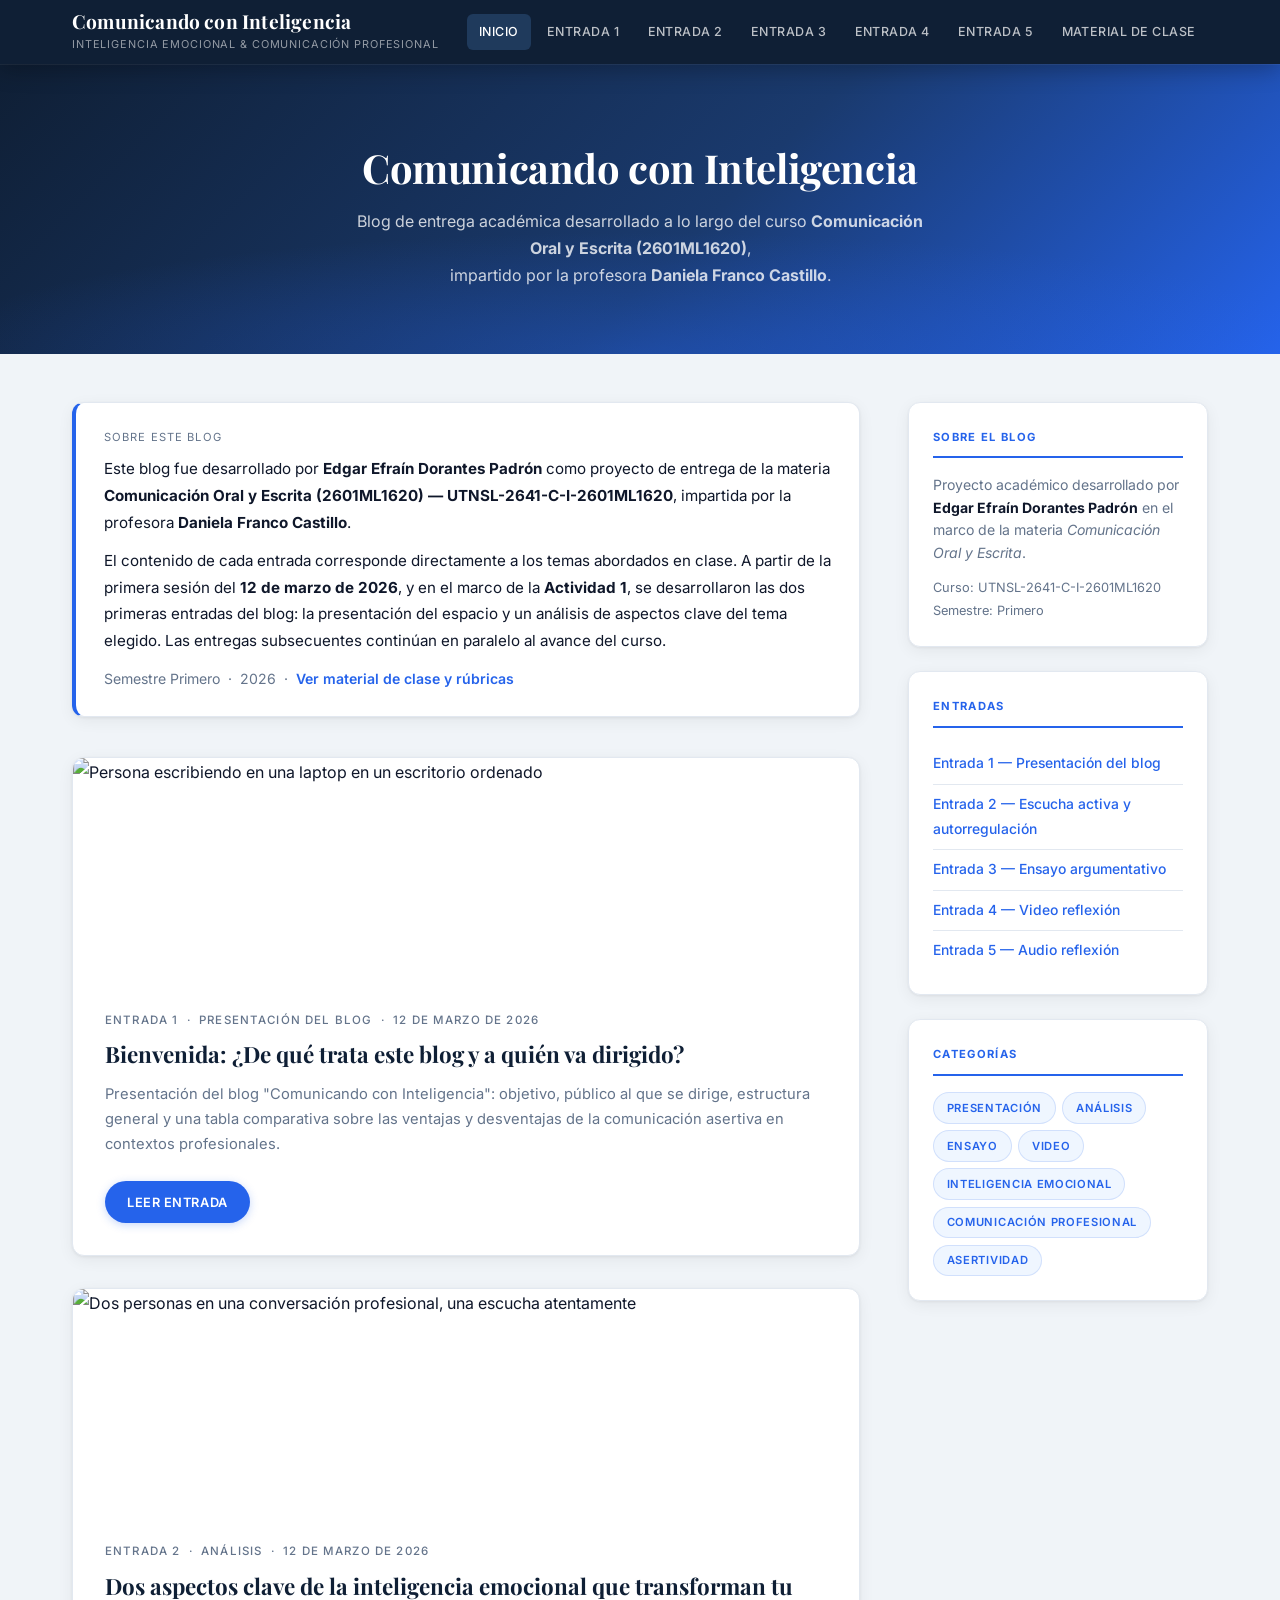
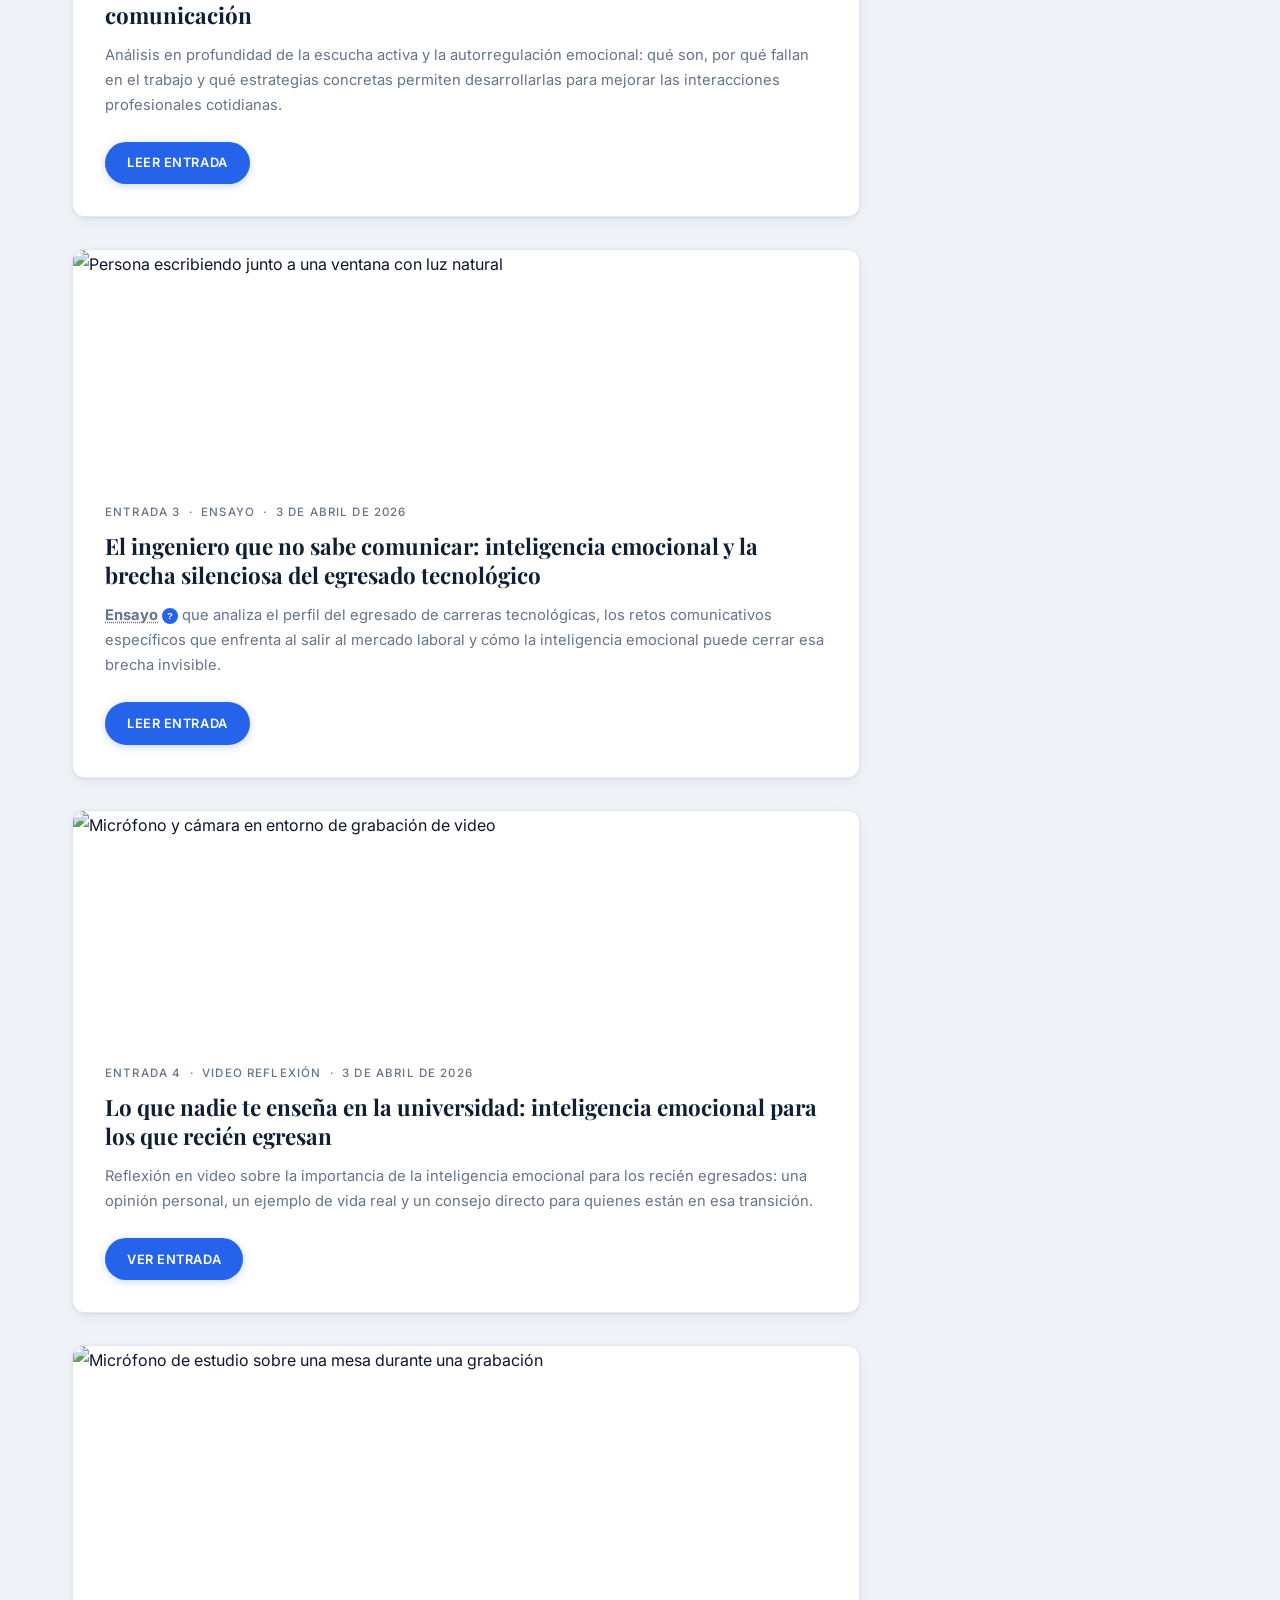
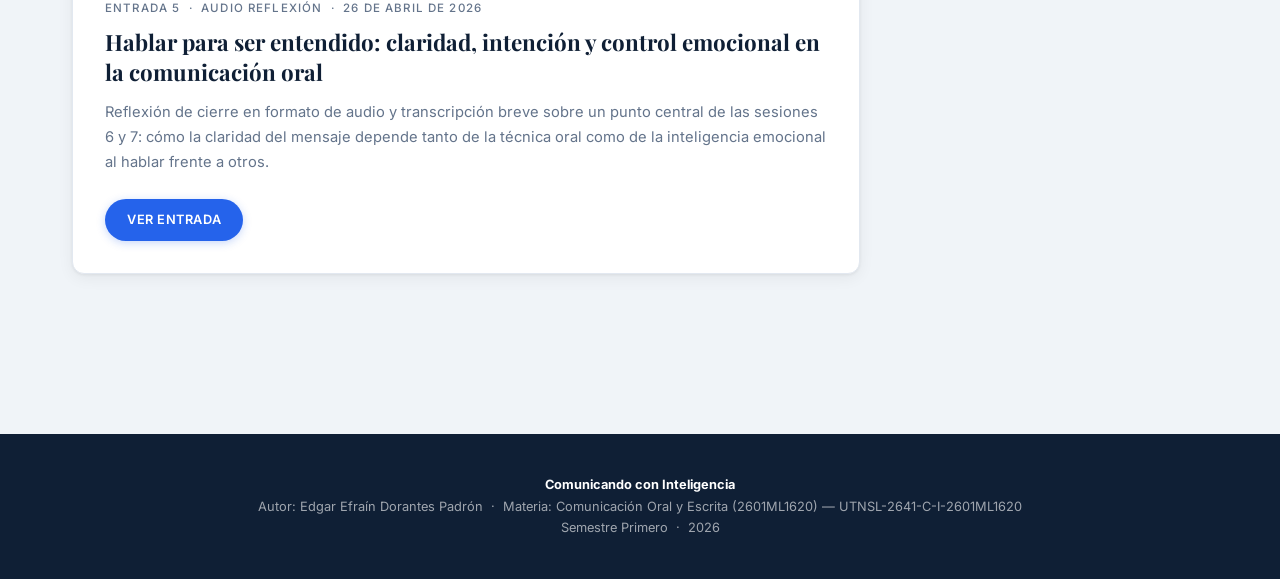
==== commit 02abf0af: "Blog: Publicar entrada 5 y liberar menús" ====
--- a/index.html
+++ b/index.html
@@ -23,7 +23,7 @@
           <li><a href="entrada2.html">Entrada 2</a></li>
           <li><a href="entrada3.html">Entrada 3</a></li>
           <li><a href="entrada4.html">Entrada 4</a></li>
-          <li><span class="nav-disabled">Entrada 5</span></li>
+          <li><a href="entrada5.html">Entrada 5</a></li>
           <li><a href="recursos.html">Material de Clase</a></li>
         </ul>
       </nav>
@@ -137,17 +137,22 @@
         </div>
       </article>
 
-      <!-- Entrada 5 — Próximamente -->
-      <article class="entry-card entry-card--coming">
-        <div class="entry-card__placeholder">&#128274;</div>
-        <div class="entry-card__body">
-          <p class="entry-card__meta" style="color:var(--color-coming);">Entrada 5 &nbsp;·&nbsp; Audio reflexión &nbsp;·&nbsp; Disponible: 26 de abril de 2026</p>
-          <h2 class="entry-card__title" style="color:var(--color-coming);">Próximamente</h2>
-          <p class="entry-card__excerpt">
-            Esta entrada se publicará como parte de la Actividad 3 del curso.
-            Consistirá en una reflexión en formato de audio (1–2 min) sobre los temas de sesión.
-          </p>
-          <span class="btn btn--disabled">Próximamente</span>
+      <!-- Entrada 5 -->
+      <article class="entry-card">
+        <img
+          class="entry-card__image"
+          src="https://images.unsplash.com/photo-1516280440614-37939bbacd81?w=900&auto=format&fit=crop"
+          alt="Micrófono de estudio sobre una mesa durante una grabación"
+          loading="lazy">
+        <div class="entry-card__body">
+          <p class="entry-card__meta">Entrada 5 &nbsp;·&nbsp; Audio reflexión &nbsp;·&nbsp; 26 de abril de 2026</p>
+          <h2 class="entry-card__title">Hablar para ser entendido: claridad, intención y control emocional en la comunicación oral</h2>
+          <p class="entry-card__excerpt">
+            Reflexión de cierre en formato de audio y transcripción breve sobre un punto central de las
+            sesiones 6 y 7: cómo la claridad del mensaje depende tanto de la técnica oral como de la
+            inteligencia emocional al hablar frente a otros.
+          </p>
+          <a href="entrada5.html" class="btn">Ver entrada</a>
         </div>
       </article>
 
@@ -175,7 +180,7 @@
           <li><a href="entrada2.html">Entrada 2 — Escucha activa y autorregulación</a></li>
           <li><a href="entrada3.html">Entrada 3 — Ensayo argumentativo</a></li>
           <li><a href="entrada4.html">Entrada 4 — Video reflexión</a></li>
-          <li style="color:var(--color-muted);font-size:.85rem;padding:.2rem 0;">Entrada 5 — Próximamente (26 abr)</li>
+          <li><a href="entrada5.html">Entrada 5 — Audio reflexión</a></li>
         </ul>
       </div>
 
